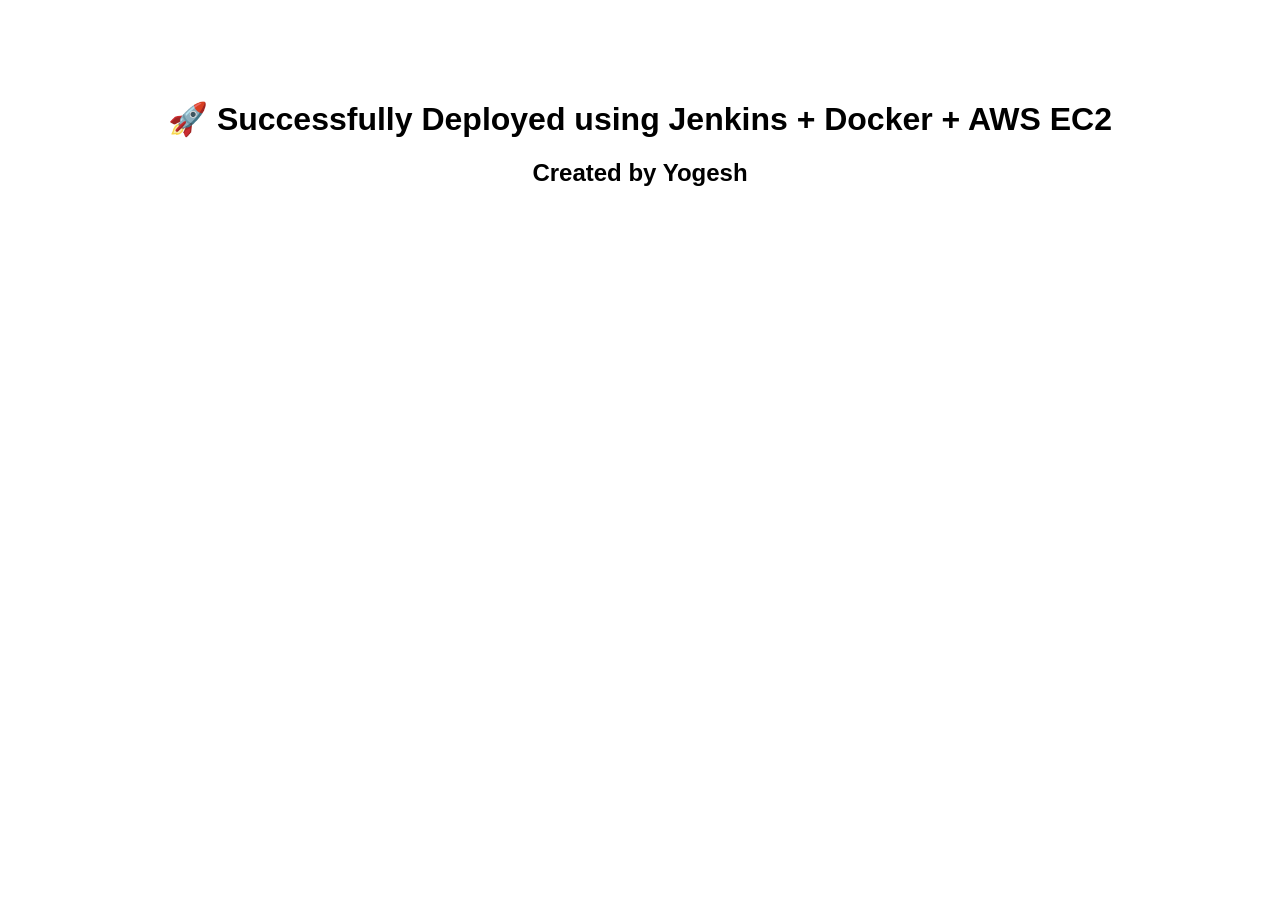
==== index.html @ 2394ce0c "Initial commit" ====
<!DOCTYPE html>
<html>
<head>
    <title>My DevOps Project</title>
</head>
<body style="text-align:center; font-family:Arial; margin-top:100px;">
    <h1>🚀 Successfully Deployed using Jenkins + Docker + AWS EC2</h1>
    <h2>Created by Yogesh</h2>
</body>
</html>
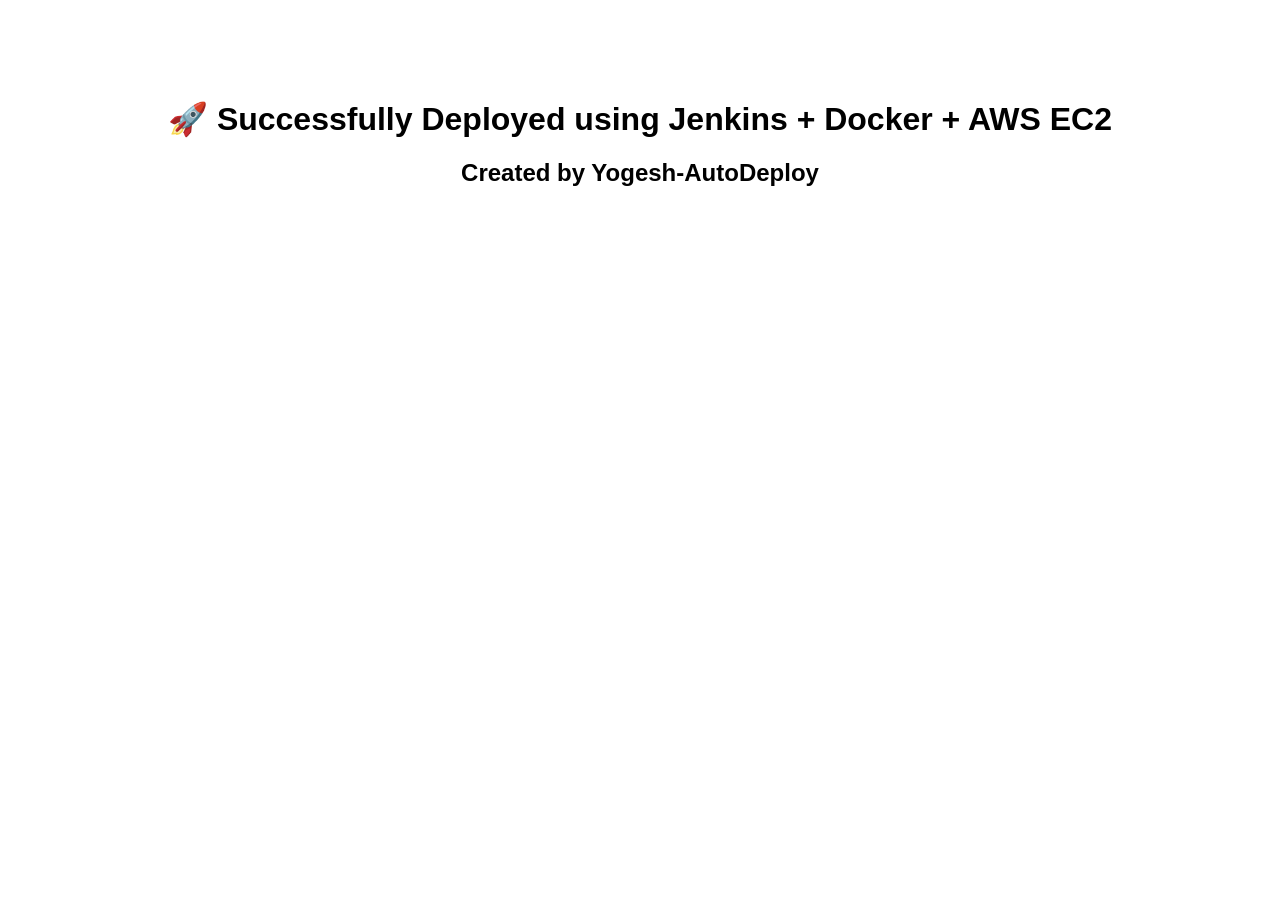
==== commit 21b8ffe3: "Change in Index.html" ====
--- a/index.html
+++ b/index.html
@@ -5,6 +5,6 @@
 </head>
 <body style="text-align:center; font-family:Arial; margin-top:100px;">
     <h1>🚀 Successfully Deployed using Jenkins + Docker + AWS EC2</h1>
-    <h2>Created by Yogesh</h2>
+    <h2>Created by Yogesh-AutoDeploy</h2>
 </body>
 </html>
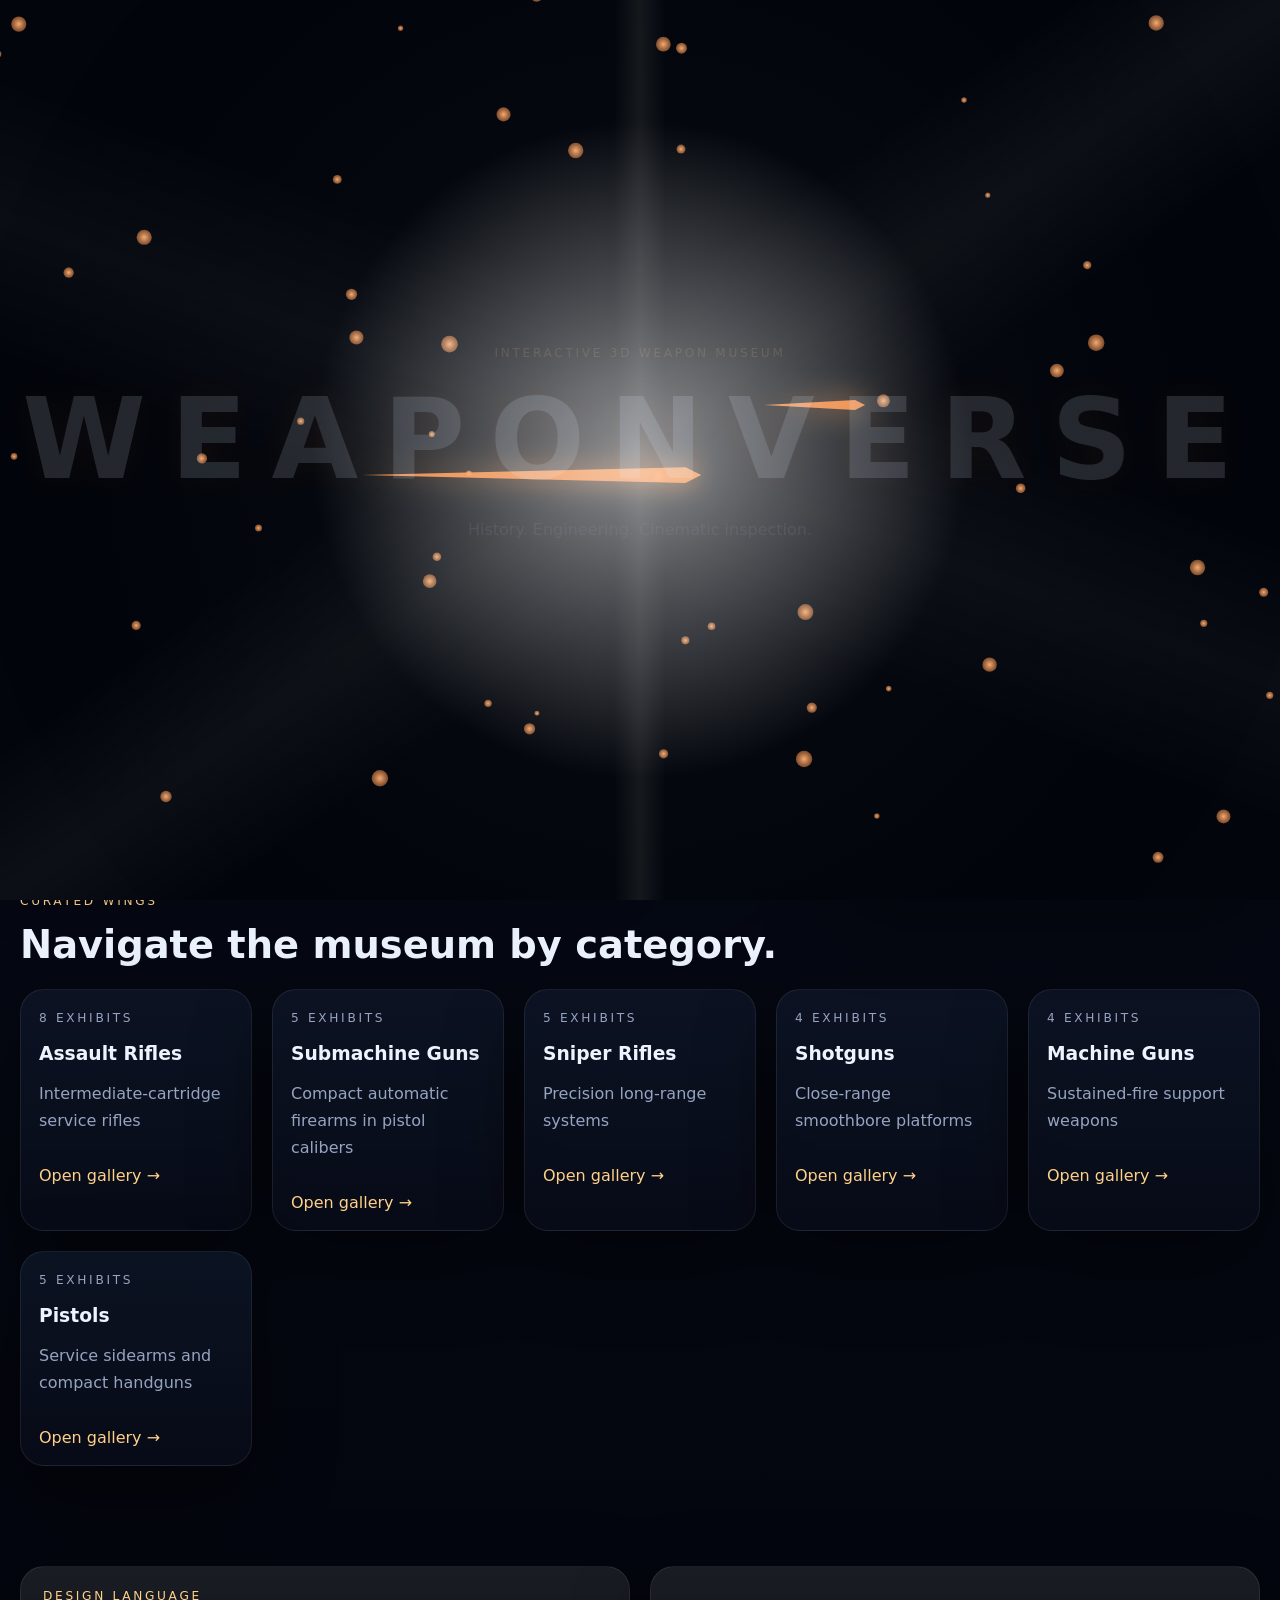
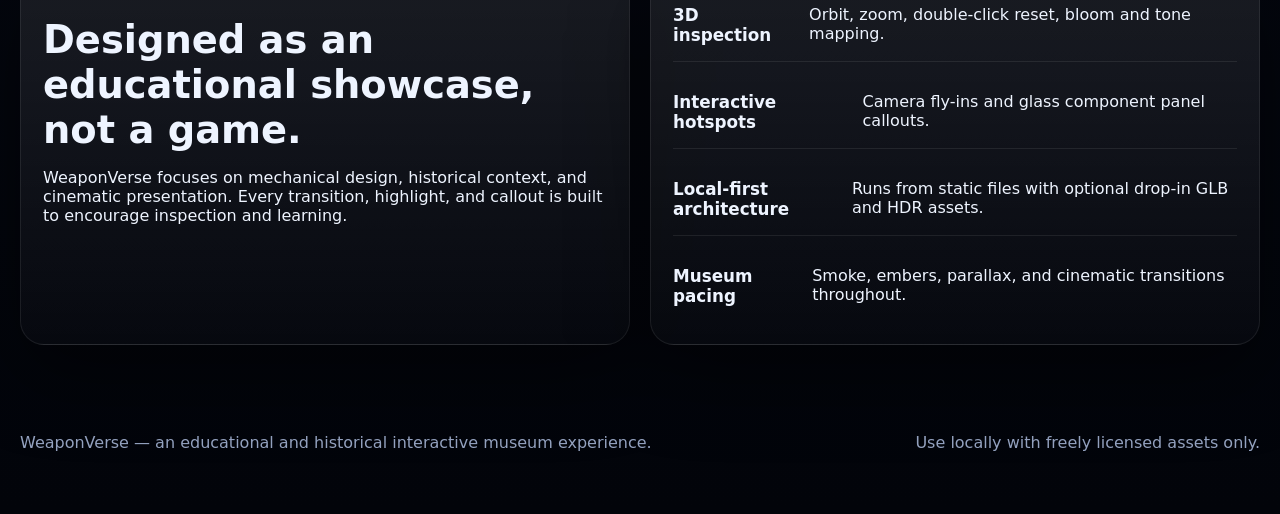
==== commit c90c92ea: "1st website" ====
--- a/index.html
+++ b/index.html
@@ -1,10 +1,81 @@
 <!DOCTYPE html>
-<html>
-<head>
-    <title>My DevOps Project</title>
-</head>
-<body style="text-align:center; font-family:Arial; margin-top:100px;">
-    <h1>🚀 Successfully Deployed using Jenkins + Docker + AWS EC2</h1>
-    <h2>Created by Yogesh-AutoDeploy</h2>
-</body>
-</html>+<html lang="en">
+  <head>
+    <meta charset="UTF-8" />
+    <meta name="viewport" content="width=device-width, initial-scale=1.0" />
+    <title>WeaponVerse — Futuristic 3D Weapon Museum</title>
+    <meta name="description" content="WeaponVerse — futuristic interactive 3D weapon museum." />
+    <link rel="icon" type="image/svg+xml" href="assets/icons/favicon.svg" />
+    <link rel="stylesheet" href="assets/css/base.css" />
+    <link rel="stylesheet" href="assets/css/components.css" />
+    <link rel="stylesheet" href="assets/css/pages.css" />
+    <script type="importmap">
+      {
+        "imports": {
+          "three": "./assets/js/vendor/three/three.module.js",
+          "gsap": "./assets/js/vendor/gsap/gsap.js"
+        }
+      }
+    </script>
+  </head>
+  <body data-page="home">
+    <div class="site-shell">
+      <div class="mouse-spotlight"></div>\n      <canvas class="atmosphere-canvas" aria-hidden="true"></canvas>\n      <div class="smoke-layer smoke-layer--one"></div>\n      <div class="smoke-layer smoke-layer--two"></div>\n      <div class="embers"></div>\n      <div class="audio-dock glass-panel">\n        <button class="audio-toggle" type="button">Audio: On</button>\n        <label>Volume <input class="audio-volume" type="range" min="0" max="1" step="0.01" value="0.45"></label>\n      </div>\n      <div class="page-transition"></div>
+        <header class="site-header">\n          <a class="brand" href="index.html"><span class="brand__mark"></span><span>WEAPONVERSE</span></a>\n          <nav class="main-nav">\n            <a href="index.html" data-nav="home">Home</a>\n            <a href="categories.html" data-nav="categories">Categories</a>\n            <a href="timeline.html" data-nav="timeline">Timeline</a>\n            <a href="gallery.html" data-nav="gallery">Gallery</a>\n            <a href="about.html" data-nav="about">About</a>\n          </nav>\n          <button class="nav-toggle" aria-label="Toggle navigation">☰</button>\n        </header>
+
+      <div class="intro-overlay" id="introOverlay">
+        <canvas id="introCanvas"></canvas>
+        <div class="intro-cracks"></div>
+        <div class="intro-flash"></div>
+        <div class="intro-logo-wrap">
+          <p class="eyebrow">Interactive 3D Weapon Museum</p>
+          <h1 class="intro-logo">WEAPONVERSE</h1>
+          <p class="intro-subtitle">History. Engineering. Cinematic inspection.</p>
+        </div>
+      </div>
+      <main>
+        <section class="hero hero--home">
+          <div class="hero__copy">
+            <p class="eyebrow">Premium Interactive Museum</p>
+            <h1>Explore iconic weapons through a cinematic 3D archive.</h1>
+            <p class="lead">A production-quality showcase inspired by Apple product storytelling, Tesla configurators, and AAA weapon inspection experiences.</p>
+            <div class="hero__actions">
+              <a class="btn btn--primary" href="categories.html">Enter the museum</a>
+              <a class="btn btn--ghost" href="weapon.html?id=ak47">Inspect AK-47</a>
+            </div>
+            <div class="hero-stats">
+              <article class="glass-panel"><strong>31</strong><span>museum entries</span></article>
+              <article class="glass-panel"><strong>6</strong><span>weapon classes</span></article>
+              <article class="glass-panel"><strong>3D</strong><span>interactive inspection</span></article>
+            </div>
+          </div>
+          <div class="hero__visual glass-panel">
+            <div class="viewer-frame viewer-frame--hero" data-weapon-viewer data-weapon="hk416"></div>
+            <div class="hero__badge glass-panel">HDR reflections • bloom • orbit inspection</div>
+          </div>
+        </section>
+        <section class="section section--featured">
+          <div class="section-heading">
+            <p class="eyebrow">Curated Wings</p>
+            <h2>Navigate the museum by category.</h2>
+          </div>
+          <div class="category-grid" id="homeCategoryGrid"></div>
+        </section>
+        <section class="section section--split">
+          <div class="glass-panel manifesto">
+            <p class="eyebrow">Design Language</p>
+            <h2>Designed as an educational showcase, not a game.</h2>
+            <p>WeaponVerse focuses on mechanical design, historical context, and cinematic presentation. Every transition, highlight, and callout is built to encourage inspection and learning.</p>
+          </div>
+          <div class="glass-panel museum-highlights" id="museumHighlights"></div>
+        </section>
+      </main>
+
+      <footer class="site-footer">
+        <p>WeaponVerse — an educational and historical interactive museum experience.</p>
+        <p>Use locally with freely licensed assets only.</p>
+      </footer>
+    </div>
+    <script type="module" src="assets/js/pages/home.js"></script>
+  </body>
+</html>
--- a/assets/css/base.css
+++ b/assets/css/base.css
@@ -0,0 +1,136 @@
+:root {
+  --bg: #050914;
+  --bg-soft: #0a1020;
+  --panel: rgba(14, 22, 40, 0.56);
+  --panel-strong: rgba(11, 18, 34, 0.82);
+  --line: rgba(255, 255, 255, 0.08);
+  --text: #eef4ff;
+  --muted: #96a4c2;
+  --accent: #ff7b2f;
+  --accent-soft: #ffd08a;
+  --cyan: #76d6ff;
+  --shadow: 0 30px 80px rgba(0, 0, 0, 0.45);
+  --radius: 24px;
+  --radius-sm: 16px;
+  --container: min(1240px, calc(100vw - 32px));
+  --font: Inter, ui-sans-serif, system-ui, -apple-system, BlinkMacSystemFont, "Segoe UI", sans-serif;
+}
+* { box-sizing: border-box; }
+html { scroll-behavior: smooth; }
+body {
+  margin: 0;
+  min-height: 100vh;
+  color: var(--text);
+  background:
+    radial-gradient(circle at 20% 15%, rgba(118, 214, 255, 0.12), transparent 28%),
+    radial-gradient(circle at 80% 12%, rgba(255, 123, 47, 0.14), transparent 25%),
+    linear-gradient(180deg, #060914, #050812 45%, #02040a 100%);
+  font-family: var(--font);
+  overflow-x: hidden;
+}
+a { color: inherit; text-decoration: none; }
+button, input { font: inherit; }
+img, canvas { display: block; max-width: 100%; }
+main { position: relative; z-index: 2; }
+.site-shell { position: relative; isolation: isolate; }
+.mouse-spotlight, .atmosphere-canvas, .smoke-layer, .embers, .page-transition {
+  position: fixed; inset: 0; pointer-events: none;
+}
+.mouse-spotlight {
+  background: radial-gradient(circle at var(--mx, 50%) var(--my, 50%), rgba(118, 214, 255, 0.18), transparent 18%);
+  mix-blend-mode: screen; z-index: 0;
+}
+.atmosphere-canvas { z-index: 0; opacity: 0.95; }
+.smoke-layer {
+  z-index: 0; opacity: 0.28; filter: blur(56px);
+  background:
+    radial-gradient(circle at 15% 30%, rgba(255,255,255,.12), transparent 20%),
+    radial-gradient(circle at 80% 50%, rgba(255,123,47,.14), transparent 18%),
+    radial-gradient(circle at 50% 80%, rgba(118,214,255,.1), transparent 22%);
+  animation: drift 22s linear infinite alternate;
+}
+.smoke-layer--two { animation-duration: 28s; transform: scale(1.15); opacity: 0.2; }
+.embers {
+  z-index: 1;
+  background-image:
+    radial-gradient(circle, rgba(255,145,71,.8) 0 1px, transparent 2px),
+    radial-gradient(circle, rgba(255,208,138,.55) 0 1px, transparent 2px),
+    radial-gradient(circle, rgba(118,214,255,.45) 0 1px, transparent 2px);
+  background-size: 240px 240px, 320px 320px, 460px 460px;
+  background-position: 0 0, 110px 180px, 60px 90px;
+  opacity: 0.12;
+  animation: embersFloat 18s linear infinite;
+}
+.page-transition { z-index: 50; background: linear-gradient(135deg, rgba(255,123,47,.12), rgba(5,9,20,.95)); opacity: 0; transition: opacity .45s ease; }
+.site-header, .hero, .section, .site-footer { width: var(--container); margin-inline: auto; }
+.site-header {
+  position: sticky; top: 0; z-index: 30; display: flex; align-items: center; justify-content: space-between; gap: 20px;
+  margin-top: 18px; padding: 16px 20px; border: 1px solid var(--line); border-radius: 999px;
+  background: rgba(8, 13, 24, 0.58); backdrop-filter: blur(20px); box-shadow: var(--shadow);
+}
+.brand { display: inline-flex; align-items: center; gap: 12px; font-weight: 700; letter-spacing: .12em; font-size: .92rem; }
+.brand__mark {
+  width: 18px; height: 18px; border-radius: 50%;
+  background: radial-gradient(circle at 35% 35%, var(--accent-soft), var(--accent));
+  box-shadow: 0 0 20px rgba(255,123,47,.7);
+}
+.main-nav { display: flex; align-items: center; gap: 8px; flex-wrap: wrap; }
+.main-nav a {
+  padding: 10px 14px; border-radius: 999px; color: var(--muted); transition: .25s ease;
+}
+.main-nav a:hover, .main-nav a.is-active { color: var(--text); background: rgba(255,255,255,.06); }
+.nav-toggle { display: none; border: 0; background: transparent; color: var(--text); font-size: 1.35rem; }
+.hero { padding: 72px 0 24px; display: grid; gap: 28px; align-items: center; }
+.hero--home, .hero--weapon { grid-template-columns: 1.1fr .9fr; min-height: 84vh; }
+.hero--subpage { min-height: 42vh; align-content: end; }
+.hero h1 { margin: 0; font-size: clamp(2.6rem, 6vw, 5.5rem); line-height: .95; letter-spacing: -.04em; max-width: 12ch; }
+.eyebrow { margin: 0 0 14px; color: var(--accent-soft); text-transform: uppercase; letter-spacing: .22em; font-size: .76rem; }
+.lead { max-width: 64ch; color: var(--muted); font-size: 1.06rem; line-height: 1.75; }
+.hero__actions, .hero-stats { display: flex; gap: 14px; flex-wrap: wrap; margin-top: 22px; }
+.hero-stats article { min-width: 146px; padding: 16px 18px; }
+.hero-stats strong { display: block; font-size: 1.4rem; margin-bottom: 4px; }
+.hero__visual { position: relative; min-height: 520px; padding: 16px; }
+.hero__badge { position: absolute; right: 16px; bottom: 16px; padding: 12px 14px; font-size: .82rem; color: var(--muted); }
+.section { padding: 28px 0 72px; }
+.section-heading h2, .component-panel h3, .glass-panel h2, .glass-panel h3 { margin: 0; font-size: clamp(1.5rem, 3vw, 2.6rem); }
+.section-heading { margin-bottom: 22px; }
+.site-footer {
+  display: flex; justify-content: space-between; gap: 16px; flex-wrap: wrap; padding: 0 0 46px; color: var(--muted);
+}
+.audio-dock {
+  position: fixed; right: 18px; bottom: 18px; z-index: 40; display: flex; gap: 14px; align-items: center;
+  padding: 14px 16px; border-radius: 999px;
+}
+.audio-dock label { color: var(--muted); font-size: .9rem; display: inline-flex; align-items: center; gap: 8px; }
+.audio-volume { accent-color: var(--accent); }
+.intro-overlay {
+  position: fixed; inset: 0; z-index: 90; background: #02050b; display: grid; place-items: center; overflow: hidden;
+}
+#introCanvas, .intro-cracks, .intro-flash { position: absolute; inset: 0; }
+.intro-cracks {
+  opacity: 0; background:
+    linear-gradient(90deg, transparent 48%, rgba(255,255,255,.18) 50%, transparent 52%),
+    linear-gradient(20deg, transparent 40%, rgba(255,255,255,.08) 50%, transparent 60%),
+    linear-gradient(-35deg, transparent 42%, rgba(255,255,255,.1) 50%, transparent 58%);
+  mix-blend-mode: screen;
+}
+.intro-flash { background: radial-gradient(circle, rgba(255,255,255,.95), transparent 42%); opacity: 0; }
+.intro-logo-wrap { position: relative; z-index: 2; text-align: center; opacity: 0; }
+.intro-logo { margin: 0; font-size: clamp(2.8rem, 10vw, 7rem); letter-spacing: .22em; text-shadow: 0 0 30px rgba(255,123,47,.35); }
+.intro-subtitle { color: var(--muted); }
+@keyframes drift { from { transform: translate3d(-2%, 0, 0) scale(1.02); } to { transform: translate3d(3%, -2%, 0) scale(1.08); } }
+@keyframes embersFloat { from { transform: translateY(0); } to { transform: translateY(-80px); } }
+@media (max-width: 980px) {
+  .hero--home, .hero--weapon, .viewer-layout, .section--split, .detail-grid { grid-template-columns: 1fr; }
+  .hero h1 { max-width: none; }
+}
+@media (max-width: 760px) {
+  :root { --container: min(1240px, calc(100vw - 20px)); }
+  .site-header { border-radius: 26px; align-items: flex-start; }
+  .nav-toggle { display: block; }
+  .main-nav { display: none; width: 100%; padding-top: 8px; }
+  .main-nav.is-open { display: flex; }
+  .audio-dock { left: 10px; right: 10px; bottom: 10px; justify-content: space-between; }
+  .hero { padding-top: 42px; }
+  .hero__visual { min-height: 380px; }
+}
--- a/assets/css/components.css
+++ b/assets/css/components.css
@@ -0,0 +1,89 @@
+.glass-panel {
+  background: linear-gradient(180deg, rgba(255,255,255,.09), rgba(255,255,255,.02));
+  border: 1px solid var(--line);
+  border-radius: var(--radius);
+  box-shadow: var(--shadow);
+  backdrop-filter: blur(24px);
+}
+.btn {
+  display: inline-flex; align-items: center; justify-content: center; gap: 10px; border: 1px solid var(--line); cursor: pointer;
+  padding: 14px 18px; border-radius: 999px; transition: transform .2s ease, background .2s ease, border-color .2s ease;
+}
+.btn:hover { transform: translateY(-2px); }
+.btn--primary { background: linear-gradient(135deg, var(--accent), #ff9e62); color: #111; border-color: transparent; font-weight: 700; }
+.btn--ghost { background: rgba(255,255,255,.04); color: var(--text); }
+.btn--small { padding: 10px 14px; font-size: .88rem; }
+.category-grid, .weapon-grid, .gallery-grid, .about-grid, .detail-grid, .section--split, .viewer-layout {
+  display: grid; gap: 20px;
+}
+.category-grid { grid-template-columns: repeat(auto-fit, minmax(220px, 1fr)); }
+.weapon-grid { grid-template-columns: repeat(auto-fit, minmax(260px, 1fr)); }
+.gallery-grid { grid-template-columns: repeat(auto-fit, minmax(280px, 1fr)); }
+.about-grid { grid-template-columns: repeat(auto-fit, minmax(280px, 1fr)); }
+.section--split, .viewer-layout { grid-template-columns: 1fr 1fr; }
+.detail-grid { grid-template-columns: repeat(auto-fit, minmax(280px, 1fr)); }
+.category-card, .weapon-card, .gallery-card, .timeline-card, .about-card {
+  position: relative; overflow: hidden; padding: 18px; border-radius: var(--radius); border: 1px solid var(--line);
+  background: linear-gradient(180deg, rgba(14,22,40,.78), rgba(8,12,24,.9)); box-shadow: var(--shadow);
+}
+.category-card::before, .weapon-card::before, .gallery-card::before {
+  content: ""; position: absolute; inset: -30% auto auto -10%; width: 120px; height: 220px;
+  background: linear-gradient(180deg, rgba(255,255,255,.24), transparent); transform: rotate(24deg); opacity: 0; transition: opacity .3s ease;
+}
+.category-card:hover::before, .weapon-card:hover::before, .gallery-card:hover::before { opacity: .7; }
+.category-card h3, .weapon-card h3, .gallery-card h3, .timeline-card h3 { margin: 0 0 10px; }
+.category-card p, .weapon-card p, .gallery-card p, .timeline-card p, .about-card p, .component-panel p { color: var(--muted); line-height: 1.7; }
+.meta-row, .spec-list, .timeline-meta { display: flex; gap: 10px; flex-wrap: wrap; }
+.meta-chip, .status-pill {
+  display: inline-flex; align-items: center; gap: 8px; padding: 8px 12px; border-radius: 999px; background: rgba(255,255,255,.06); color: var(--muted); font-size: .82rem;
+}
+.viewer-frame {
+  position: relative; min-height: 280px; border-radius: calc(var(--radius) - 6px); overflow: hidden;
+  background:
+    radial-gradient(circle at 50% 20%, rgba(118,214,255,.12), transparent 30%),
+    linear-gradient(180deg, rgba(9,14,25,.8), rgba(4,7,12,.96));
+}
+.viewer-frame canvas { width: 100%; height: 100%; }
+.viewer-frame--hero { min-height: 480px; }
+.viewer-frame--detail { min-height: 720px; }
+.viewer-toolbar {
+  display: flex; align-items: center; justify-content: space-between; gap: 12px; padding: 16px 16px 0;
+}
+.weapon-card__viewer, .gallery-card__viewer { min-height: 190px; margin-bottom: 14px; }
+.category-filter { display: flex; gap: 12px; flex-wrap: wrap; margin-bottom: 20px; }
+.filter-btn {
+  border: 1px solid var(--line); background: rgba(255,255,255,.04); color: var(--muted); border-radius: 999px; padding: 12px 16px; cursor: pointer;
+}
+.filter-btn.is-active { background: linear-gradient(135deg, rgba(255,123,47,.2), rgba(255,208,138,.14)); color: var(--text); }
+.timeline-list { display: grid; gap: 16px; }
+.timeline-card { display: grid; grid-template-columns: 120px 1fr; gap: 18px; }
+.timeline-year { font-size: 2rem; font-weight: 800; color: var(--accent-soft); }
+.spec-rail { padding: 20px; align-self: center; }
+.spec-rail .spec-item { padding: 14px 0; border-bottom: 1px solid var(--line); }
+.spec-rail .spec-item:last-child { border-bottom: 0; }
+.spec-item strong { display: block; margin-bottom: 4px; }
+.component-panel { padding: 24px; min-height: 400px; position: sticky; top: 108px; }
+.viewer-stack { padding: 0 0 16px; }
+.weapon-hotspot {
+  position: absolute; display: flex; align-items: center; gap: 10px; color: var(--text); transform: translate(-50%, -50%); z-index: 5;
+}
+.weapon-hotspot button {
+  width: 18px; height: 18px; border-radius: 50%; border: 0; cursor: pointer;
+  background: radial-gradient(circle, #fff, var(--accent)); box-shadow: 0 0 0 0 rgba(255,123,47,.6), 0 0 24px rgba(255,123,47,.8);
+  animation: pulse 1.8s infinite;
+}
+.weapon-hotspot span {
+  position: relative; display: inline-flex; align-items: center; gap: 8px; white-space: nowrap; font-size: .82rem; padding: 7px 11px; border-radius: 999px;
+  background: rgba(6,10,18,.7); border: 1px solid rgba(255,255,255,.08);
+}
+.weapon-hotspot span::before {
+  content: ""; width: 20px; height: 1px; background: linear-gradient(90deg, rgba(255,123,47,.9), transparent); display: inline-block;
+}
+.manifesto, .museum-highlights, .about-card, .timeline-card, .gallery-card, .weapon-card { padding: 22px; }
+.hotspot-list, .variant-list, .gallery-list { display: grid; gap: 12px; padding-left: 18px; }
+@keyframes pulse { 0% { box-shadow: 0 0 0 0 rgba(255,123,47,.55), 0 0 24px rgba(255,123,47,.7); } 70% { box-shadow: 0 0 0 14px rgba(255,123,47,0), 0 0 30px rgba(255,123,47,.45); } 100% { box-shadow: 0 0 0 0 rgba(255,123,47,0), 0 0 24px rgba(255,123,47,.7); } }
+@media (max-width: 760px) {
+  .timeline-card { grid-template-columns: 1fr; }
+  .viewer-frame--detail { min-height: 520px; }
+  .component-panel { position: relative; top: auto; min-height: auto; }
+}
--- a/assets/css/pages.css
+++ b/assets/css/pages.css
@@ -0,0 +1,18 @@
+.hero__copy { position: relative; z-index: 2; }
+.manifesto p:last-child { margin-bottom: 0; }
+.museum-highlights { display: grid; gap: 14px; align-content: start; }
+.highlight-row { display: flex; justify-content: space-between; gap: 16px; padding: 16px 0; border-bottom: 1px solid var(--line); }
+.highlight-row:last-child { border-bottom: 0; }
+.highlight-row strong { font-size: 1.05rem; }
+.weapon-card__top, .gallery-card__top { display: flex; justify-content: space-between; gap: 12px; align-items: start; }
+.weapon-card h3 a, .gallery-card h3 a { text-decoration: none; }
+.weapon-card small, .gallery-card small { color: var(--muted); }
+.category-card .category-link { margin-top: 16px; display: inline-flex; color: var(--accent-soft); }
+.about-card ul { margin: 14px 0 0; padding-left: 18px; color: var(--muted); line-height: 1.7; }
+.component-panel dl { margin: 0; display: grid; gap: 14px; }
+.component-panel dt { color: var(--accent-soft); font-size: .8rem; text-transform: uppercase; letter-spacing: .16em; }
+.component-panel dd { margin: 0; color: var(--muted); }
+.detail-grid article { padding: 24px; }
+.detail-grid ul { color: var(--muted); line-height: 1.7; }
+.hero--weapon .hero__copy h1 { max-width: 10ch; }
+.hero--weapon .hero__copy .meta-row { margin-top: 18px; }
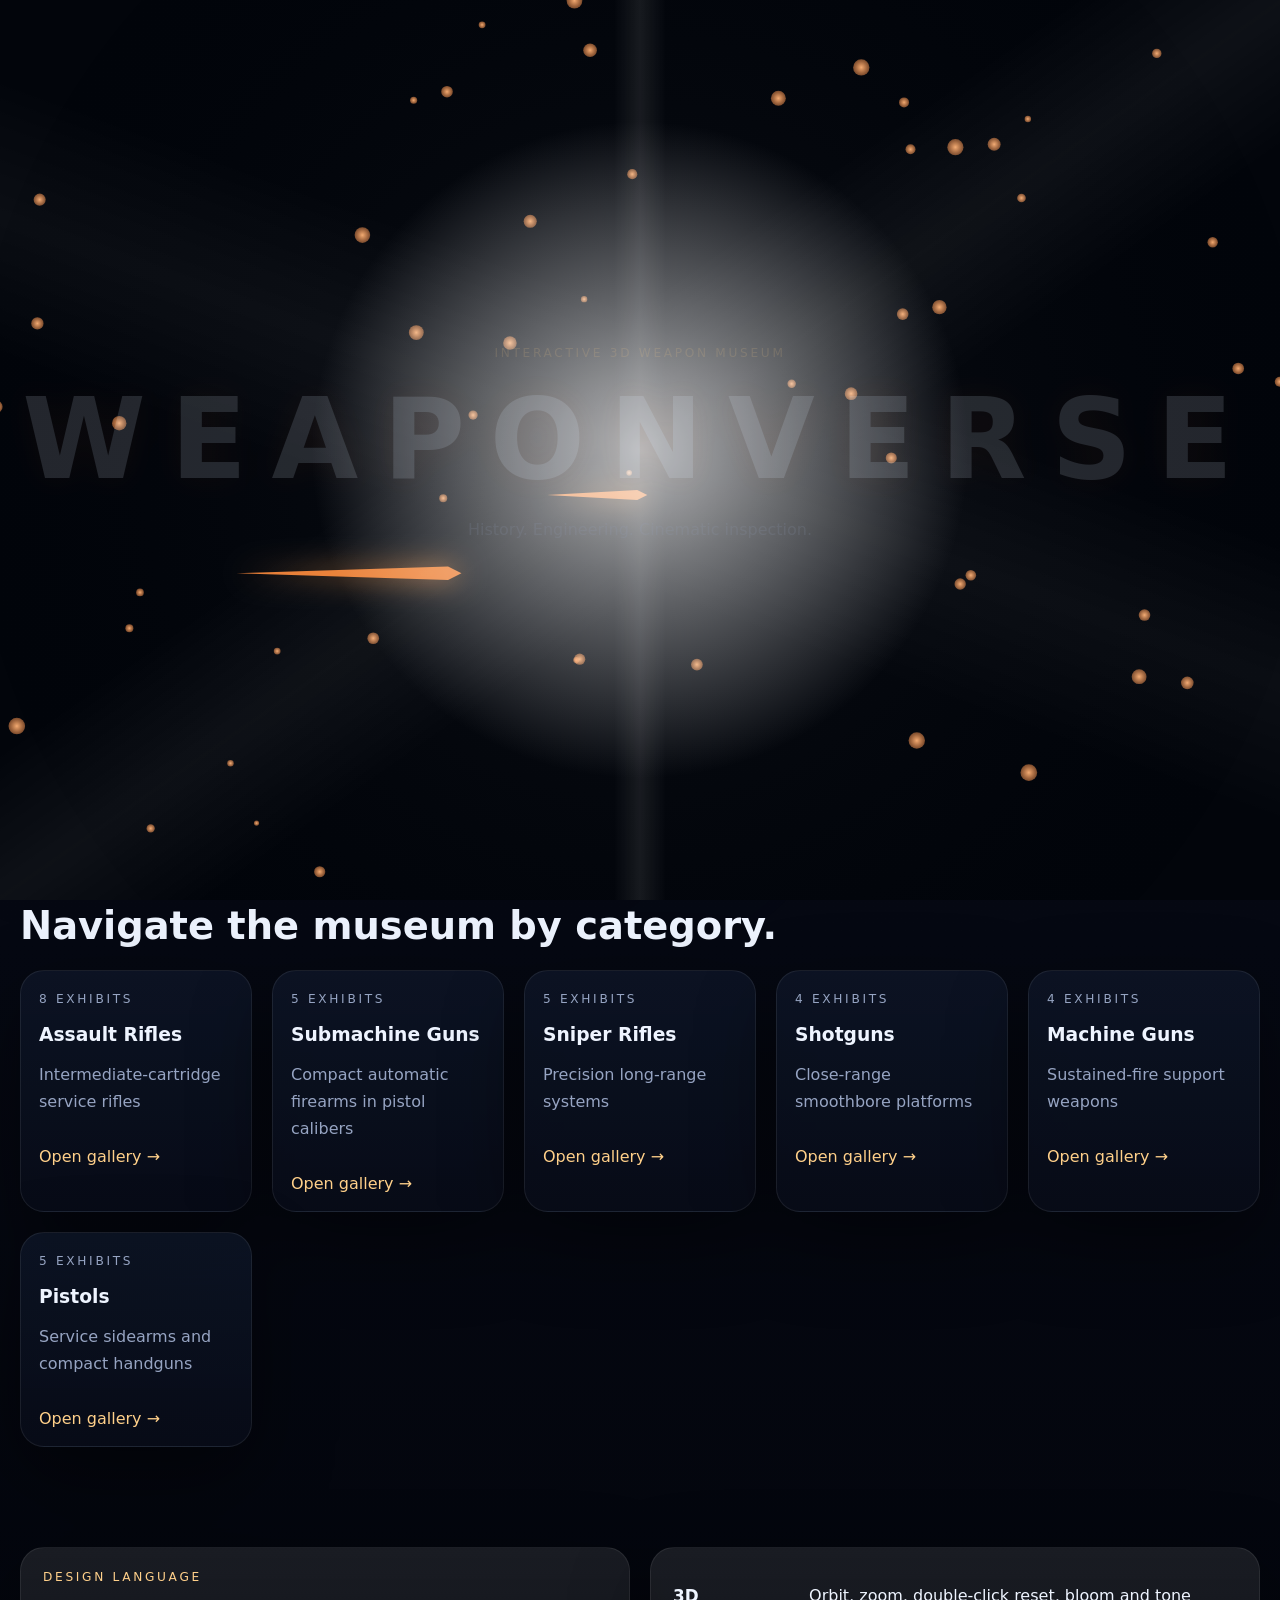
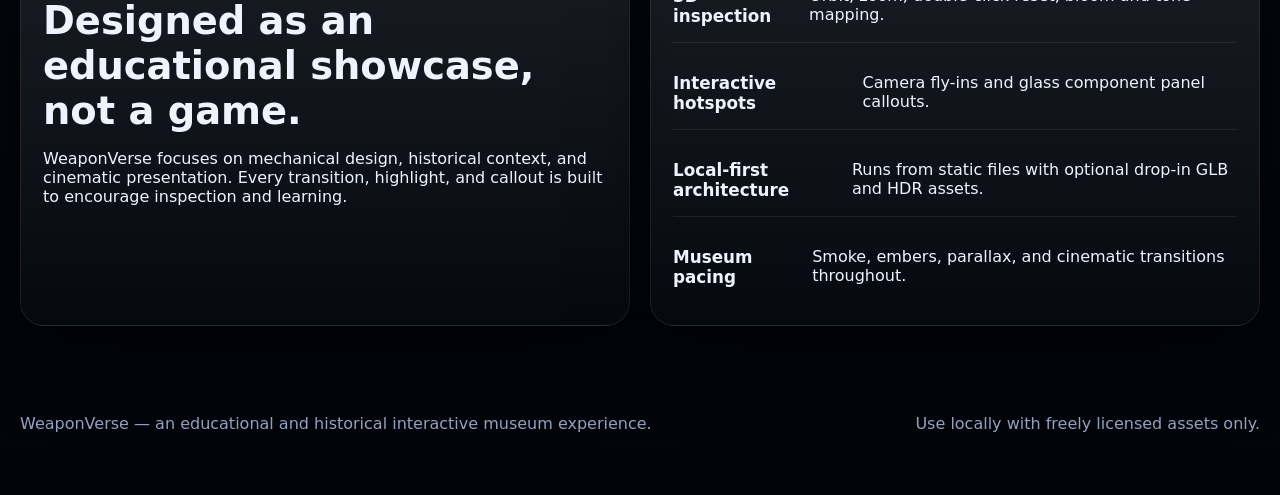
==== commit 3e9df9d7: "Enhancement" ====
--- a/index.html
+++ b/index.html
@@ -20,8 +20,23 @@
   </head>
   <body data-page="home">
     <div class="site-shell">
-      <div class="mouse-spotlight"></div>\n      <canvas class="atmosphere-canvas" aria-hidden="true"></canvas>\n      <div class="smoke-layer smoke-layer--one"></div>\n      <div class="smoke-layer smoke-layer--two"></div>\n      <div class="embers"></div>\n      <div class="audio-dock glass-panel">\n        <button class="audio-toggle" type="button">Audio: On</button>\n        <label>Volume <input class="audio-volume" type="range" min="0" max="1" step="0.01" value="0.45"></label>\n      </div>\n      <div class="page-transition"></div>
-        <header class="site-header">\n          <a class="brand" href="index.html"><span class="brand__mark"></span><span>WEAPONVERSE</span></a>\n          <nav class="main-nav">\n            <a href="index.html" data-nav="home">Home</a>\n            <a href="categories.html" data-nav="categories">Categories</a>\n            <a href="timeline.html" data-nav="timeline">Timeline</a>\n            <a href="gallery.html" data-nav="gallery">Gallery</a>\n            <a href="about.html" data-nav="about">About</a>\n          </nav>\n          <button class="nav-toggle" aria-label="Toggle navigation">☰</button>\n        </header>
+      <div class="mouse-spotlight"></div>
+      <canvas class="atmosphere-canvas" aria-hidden="true"></canvas>
+      <div class="smoke-layer smoke-layer--one"></div>
+      <div class="smoke-layer smoke-layer--two"></div>
+      <div class="embers"></div>
+      <div class="page-transition"></div>
+        <header class="site-header">
+          <a class="brand" href="index.html"><span class="brand__mark"></span><span>WEAPONVERSE</span></a>
+          <nav class="main-nav">
+            <a href="index.html" data-nav="home">Home</a>
+            <a href="categories.html" data-nav="categories">Categories</a>
+            <a href="timeline.html" data-nav="timeline">Timeline</a>
+            <a href="gallery.html" data-nav="gallery">Gallery</a>
+            <a href="about.html" data-nav="about">About</a>
+          </nav>
+          <button class="nav-toggle" aria-label="Toggle navigation">☰</button>
+        </header>
 
       <div class="intro-overlay" id="introOverlay">
         <canvas id="introCanvas"></canvas>
